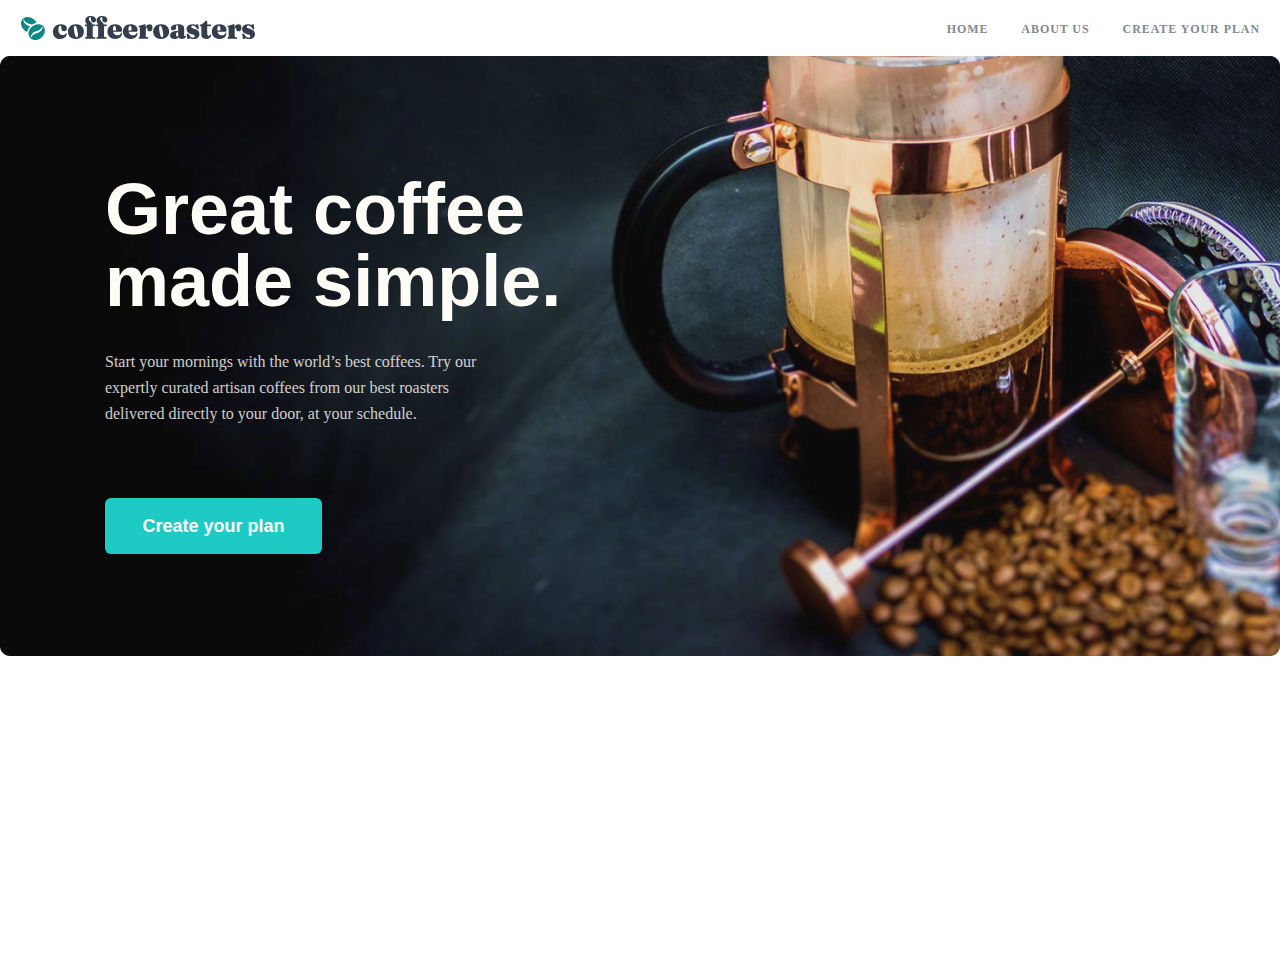
==== index.html @ 2fa7e98d "edit header" ====
<!DOCTYPE html>
<html lang="en">
<head>
 <meta charset="UTF-8">
 <meta http-equiv="X-UA-Compatible" content="IE=edge">
 <meta name="viewport" content="width=device-width, initial-scale=1.0">
 <link rel="stylesheet" href="https://cdnjs.cloudflare.com/ajax/libs/font-awesome/4.7.0/css/font-awesome.min.css">
 <link rel="stylesheet" href="./css/main.css">
 <title> Home responsive</title>
</head>
<body>
  <!-- SITE HEADER -->
  <header class="header">
    <h1 class="visually-hidden">COFFE</h1>
    <div class="container header__container">
        <a class="header__logo" href="#">
            <img src="./images/logo.svg" alt="coffe logo" width="236" height="26">
        </a>
        <!-- HERO NAV -->
        <nav class="nav">
            <div class="nav__hero">
                <ul class="nav__hero--list">
                    <li class="nav__item">
                        <a class="nav__link" href="#">
                            HOME
                        </a>
                    </li>

                    <li class="nav__item">
                        <a class="nav__link" href="about.html">
                            ABOUT US
                        </a>
                    </li>

                    <li class="nav__item">
                        <a class="nav__link" href="#">
                            Create your plan
                        </a>
                    </li>
                </ul>
            </div>
        </nav>
    </div>
</header>
<!-- site Header -->
<main class="main">
    <section class="great">
        <h1 class="visually-hidden">Great coffee made simple.</h1>
        <div class="container great__container">
            <div class="great__hero">
                <h2 class="great__heading">Great coffee
                    made simple.</h2>

                <p class="great__desc">Start your mornings with the world’s best coffees. Try our expertly curated artisan coffees from our best roasters delivered directly to your door, at your schedule.</p>

                <button class="button">Create your plan</button>
            </div>
        </div>
    </section>
</main>
</body>
</html>
---- css/main.css ----
/*! normalize.css v8.0.1 | MIT License | github.com/necolas/normalize.css */
/* Document
   ========================================================================== */
/**
 * 1. Correct the line height in all browsers.
 * 2. Prevent adjustments of font size after orientation changes in iOS.
 */
html {
  line-height: 1.15;
  /* 1 */
  -webkit-text-size-adjust: 100%;
  /* 2 */
}

/* Sections
   ========================================================================== */
/**
 * Remove the margin in all browsers.
 */
body {
  margin: 0;
}

/**
 * Render the `main` element consistently in IE.
 */
main {
  display: block;
}

/**
 * Correct the font size and margin on `h1` elements within `section` and
 * `article` contexts in Chrome, Firefox, and Safari.
 */
h1 {
  font-size: 2em;
  margin: 0.67em 0;
}

/* Grouping content
   ========================================================================== */
/**
 * 1. Add the correct box sizing in Firefox.
 * 2. Show the overflow in Edge and IE.
 */
hr {
  -webkit-box-sizing: content-box;
          box-sizing: content-box;
  /* 1 */
  height: 0;
  /* 1 */
  overflow: visible;
  /* 2 */
}

/**
 * 1. Correct the inheritance and scaling of font size in all browsers.
 * 2. Correct the odd `em` font sizing in all browsers.
 */
pre {
  font-family: monospace, monospace;
  /* 1 */
  font-size: 1em;
  /* 2 */
}

/* Text-level semantics
   ========================================================================== */
/**
 * Remove the gray background on active links in IE 10.
 */
a {
  background-color: transparent;
}

/**
 * 1. Remove the bottom border in Chrome 57-
 * 2. Add the correct text decoration in Chrome, Edge, IE, Opera, and Safari.
 */
abbr[title] {
  border-bottom: none;
  /* 1 */
  text-decoration: underline;
  /* 2 */
  -webkit-text-decoration: underline dotted;
          text-decoration: underline dotted;
  /* 2 */
}

/**
 * Add the correct font weight in Chrome, Edge, and Safari.
 */
b,
strong {
  font-weight: bolder;
}

/**
 * 1. Correct the inheritance and scaling of font size in all browsers.
 * 2. Correct the odd `em` font sizing in all browsers.
 */
code,
kbd,
samp {
  font-family: monospace, monospace;
  /* 1 */
  font-size: 1em;
  /* 2 */
}

/**
 * Add the correct font size in all browsers.
 */
small {
  font-size: 80%;
}

/**
 * Prevent `sub` and `sup` elements from affecting the line height in
 * all browsers.
 */
sub,
sup {
  font-size: 75%;
  line-height: 0;
  position: relative;
  vertical-align: baseline;
}

sub {
  bottom: -0.25em;
}

sup {
  top: -0.5em;
}

/* Embedded content
   ========================================================================== */
/**
 * Remove the border on images inside links in IE 10.
 */
img {
  border-style: none;
}

/* Forms
   ========================================================================== */
/**
 * 1. Change the font styles in all browsers.
 * 2. Remove the margin in Firefox and Safari.
 */
button,
input,
optgroup,
select,
textarea {
  font-family: inherit;
  /* 1 */
  font-size: 100%;
  /* 1 */
  line-height: 1.15;
  /* 1 */
  margin: 0;
  /* 2 */
}

/**
 * Show the overflow in IE.
 * 1. Show the overflow in Edge.
 */
button,
input {
  /* 1 */
  overflow: visible;
}

/**
 * Remove the inheritance of text transform in Edge, Firefox, and IE.
 * 1. Remove the inheritance of text transform in Firefox.
 */
button,
select {
  /* 1 */
  text-transform: none;
}

/**
 * Correct the inability to style clickable types in iOS and Safari.
 */
button,
[type="button"],
[type="reset"],
[type="submit"] {
  -webkit-appearance: button;
}

/**
 * Remove the inner border and padding in Firefox.
 */
button::-moz-focus-inner,
[type="button"]::-moz-focus-inner,
[type="reset"]::-moz-focus-inner,
[type="submit"]::-moz-focus-inner {
  border-style: none;
  padding: 0;
}

/**
 * Restore the focus styles unset by the previous rule.
 */
button:-moz-focusring,
[type="button"]:-moz-focusring,
[type="reset"]:-moz-focusring,
[type="submit"]:-moz-focusring {
  outline: 1px dotted ButtonText;
}

/**
 * Correct the padding in Firefox.
 */
fieldset {
  padding: 0.35em 0.75em 0.625em;
}

/**
 * 1. Correct the text wrapping in Edge and IE.
 * 2. Correct the color inheritance from `fieldset` elements in IE.
 * 3. Remove the padding so developers are not caught out when they zero out
 *    `fieldset` elements in all browsers.
 */
legend {
  -webkit-box-sizing: border-box;
          box-sizing: border-box;
  /* 1 */
  color: inherit;
  /* 2 */
  display: table;
  /* 1 */
  max-width: 100%;
  /* 1 */
  padding: 0;
  /* 3 */
  white-space: normal;
  /* 1 */
}

/**
 * Add the correct vertical alignment in Chrome, Firefox, and Opera.
 */
progress {
  vertical-align: baseline;
}

/**
 * Remove the default vertical scrollbar in IE 10+.
 */
textarea {
  overflow: auto;
}

/**
 * 1. Add the correct box sizing in IE 10.
 * 2. Remove the padding in IE 10.
 */
[type="checkbox"],
[type="radio"] {
  -webkit-box-sizing: border-box;
          box-sizing: border-box;
  /* 1 */
  padding: 0;
  /* 2 */
}

/**
 * Correct the cursor style of increment and decrement buttons in Chrome.
 */
[type="number"]::-webkit-inner-spin-button,
[type="number"]::-webkit-outer-spin-button {
  height: auto;
}

/**
 * 1. Correct the odd appearance in Chrome and Safari.
 * 2. Correct the outline style in Safari.
 */
[type="search"] {
  -webkit-appearance: textfield;
  /* 1 */
  outline-offset: -2px;
  /* 2 */
}

/**
 * Remove the inner padding in Chrome and Safari on macOS.
 */
[type="search"]::-webkit-search-decoration {
  -webkit-appearance: none;
}

/**
 * 1. Correct the inability to style clickable types in iOS and Safari.
 * 2. Change font properties to `inherit` in Safari.
 */
::-webkit-file-upload-button {
  -webkit-appearance: button;
  /* 1 */
  font: inherit;
  /* 2 */
}

/* Interactive
   ========================================================================== */
/*
 * Add the correct display in Edge, IE 10+, and Firefox.
 */
details {
  display: block;
}

/*
 * Add the correct display in all browsers.
 */
summary {
  display: list-item;
}

/* Misc
   ========================================================================== */
/**
 * Add the correct display in IE 10+.
 */
template {
  display: none;
}

/**
 * Add the correct display in IE 10.
 */
[hidden] {
  display: none;
}

html {
  height: 100%;
  scroll-behavior: smooth;
  -webkit-box-sizing: border-box;
          box-sizing: border-box;
}

*,
*::before,
*::after {
  -webkit-box-sizing: inherit;
          box-sizing: inherit;
}

body {
  display: -webkit-box;
  display: -ms-flexbox;
  display: flex;
  -webkit-box-orient: vertical;
  -webkit-box-direction: normal;
      -ms-flex-direction: column;
          flex-direction: column;
  height: 100%;
  font-family: "Arial", sans-serif;
  font-size: 16px;
  line-height: 1.5;
  margin-top: 56px;
}

img {
  max-width: 100%;
  height: auto;
  vertical-align: middle;
}

.visually-hidden {
  clip: rect(0 0 0 0);
  -webkit-clip-path: inset(50%);
          clip-path: inset(50%);
  height: 1px;
  overflow: hidden;
  position: absolute;
  white-space: nowrap;
  width: 1px;
}

.container {
  width: 100%;
  max-width: 1320px;
  margin: 0 auto;
  padding: 0 20px;
}

.button {
  position: absolute;
  width: 217px;
  height: 56px;
  left: 85px;
  bottom: 116px;
  border-radius: 6px;
  background-color: #1dcac4;
  font-family: Fraunces 9pt;
  font-style: normal;
  font-weight: 900;
  font-size: 18px;
  line-height: 25px;
  text-align: center;
  color: #FEFCF7;
  border: none;
}

.button:hover {
  background: #66D2CF;
  color: #fff;
}

/* HEADER CSS */
.header {
  position: fixed;
  background-color: #fff;
  top: 0;
  left: 0;
  width: 100%;
  z-index: 1;
  margin: 0;
  padding: 0;
}

.header__container {
  display: -webkit-box;
  display: -ms-flexbox;
  display: flex;
  -webkit-box-align: center;
      -ms-flex-align: center;
          align-items: center;
  -webkit-box-pack: justify;
      -ms-flex-pack: justify;
          justify-content: space-between;
}

.header__logo {
  text-decoration: none;
}

.header__logo:hover {
  color: #333D4B;
  opacity: 0.8;
}

.main {
  margin: 0;
}

.nav__hero {
  margin: 0;
  padding: 0;
}

.nav__hero--list {
  display: -webkit-box;
  display: -ms-flexbox;
  display: flex;
  list-style: none;
}

.nav__item + .nav__item {
  margin-left: 33px;
}

.nav__link {
  font-family: Barlow;
  font-style: normal;
  font-weight: bold;
  font-size: 12px;
  line-height: 15px;
  letter-spacing: 0.923077px;
  text-transform: uppercase;
  color: #83888F;
  text-decoration: none;
}

.nav__link:hover {
  color: #333D4B;
}

.nav__link:active {
  color: #212122;
}

.great__container {
  background-image: url(../images/Bitmapa.jpg);
  background-repeat: no-repeat;
  background-size: 100%;
  margin-left: auto;
  margin-right: auto;
}

.great__hero {
  position: relative;
  margin: 0;
  padding: 117px 630px 227px 85px;
}

.great__heading {
  margin: 0;
  padding: 0;
  font-family: Fraunces 9pt;
  font-style: normal;
  font-weight: 900;
  font-size: 72px;
  line-height: 72px;
  color: #FEFCF7;
}

.great__desc {
  margin-top: 32px;
  font-family: Barlow;
  font-style: normal;
  font-weight: normal;
  font-size: 16px;
  line-height: 26px;
  color: #FEFCF7;
  mix-blend-mode: normal;
  opacity: 0.8;
  max-width: 407px;
}
/*# sourceMappingURL=main.css.map */
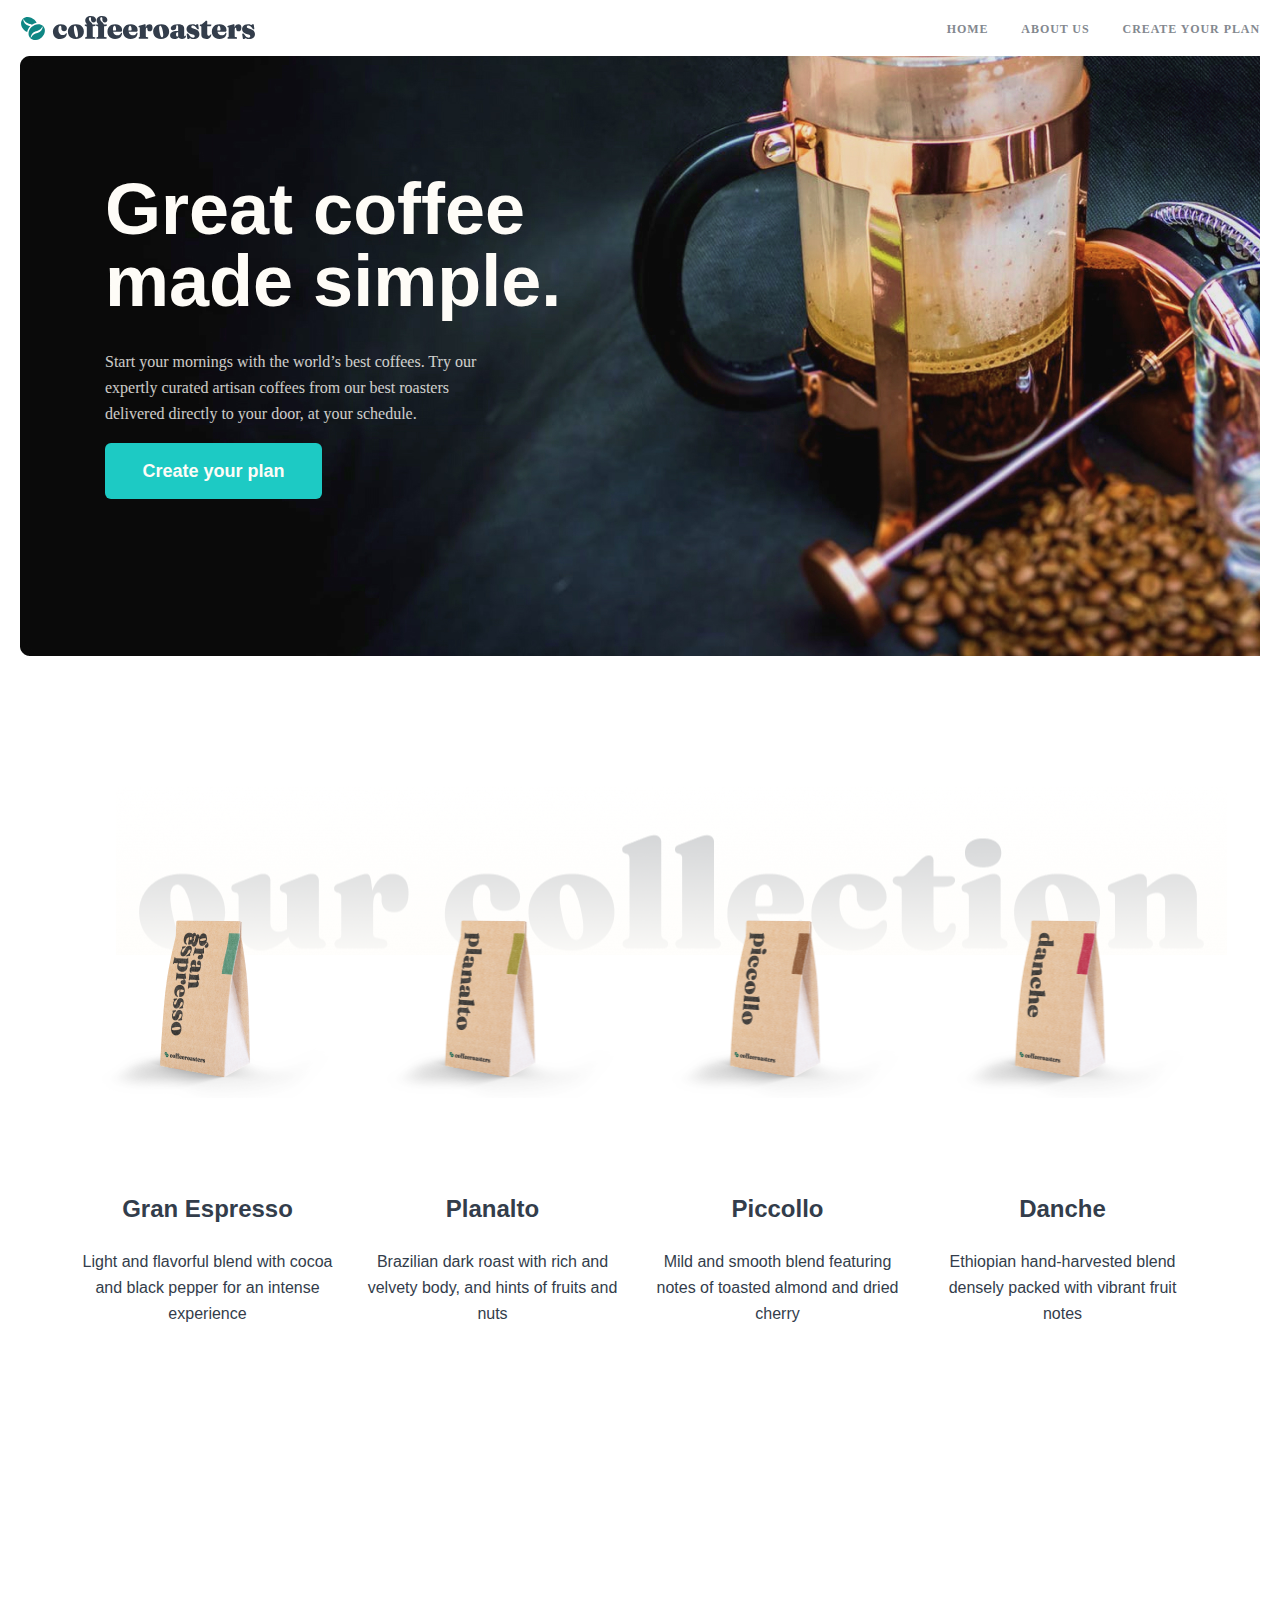
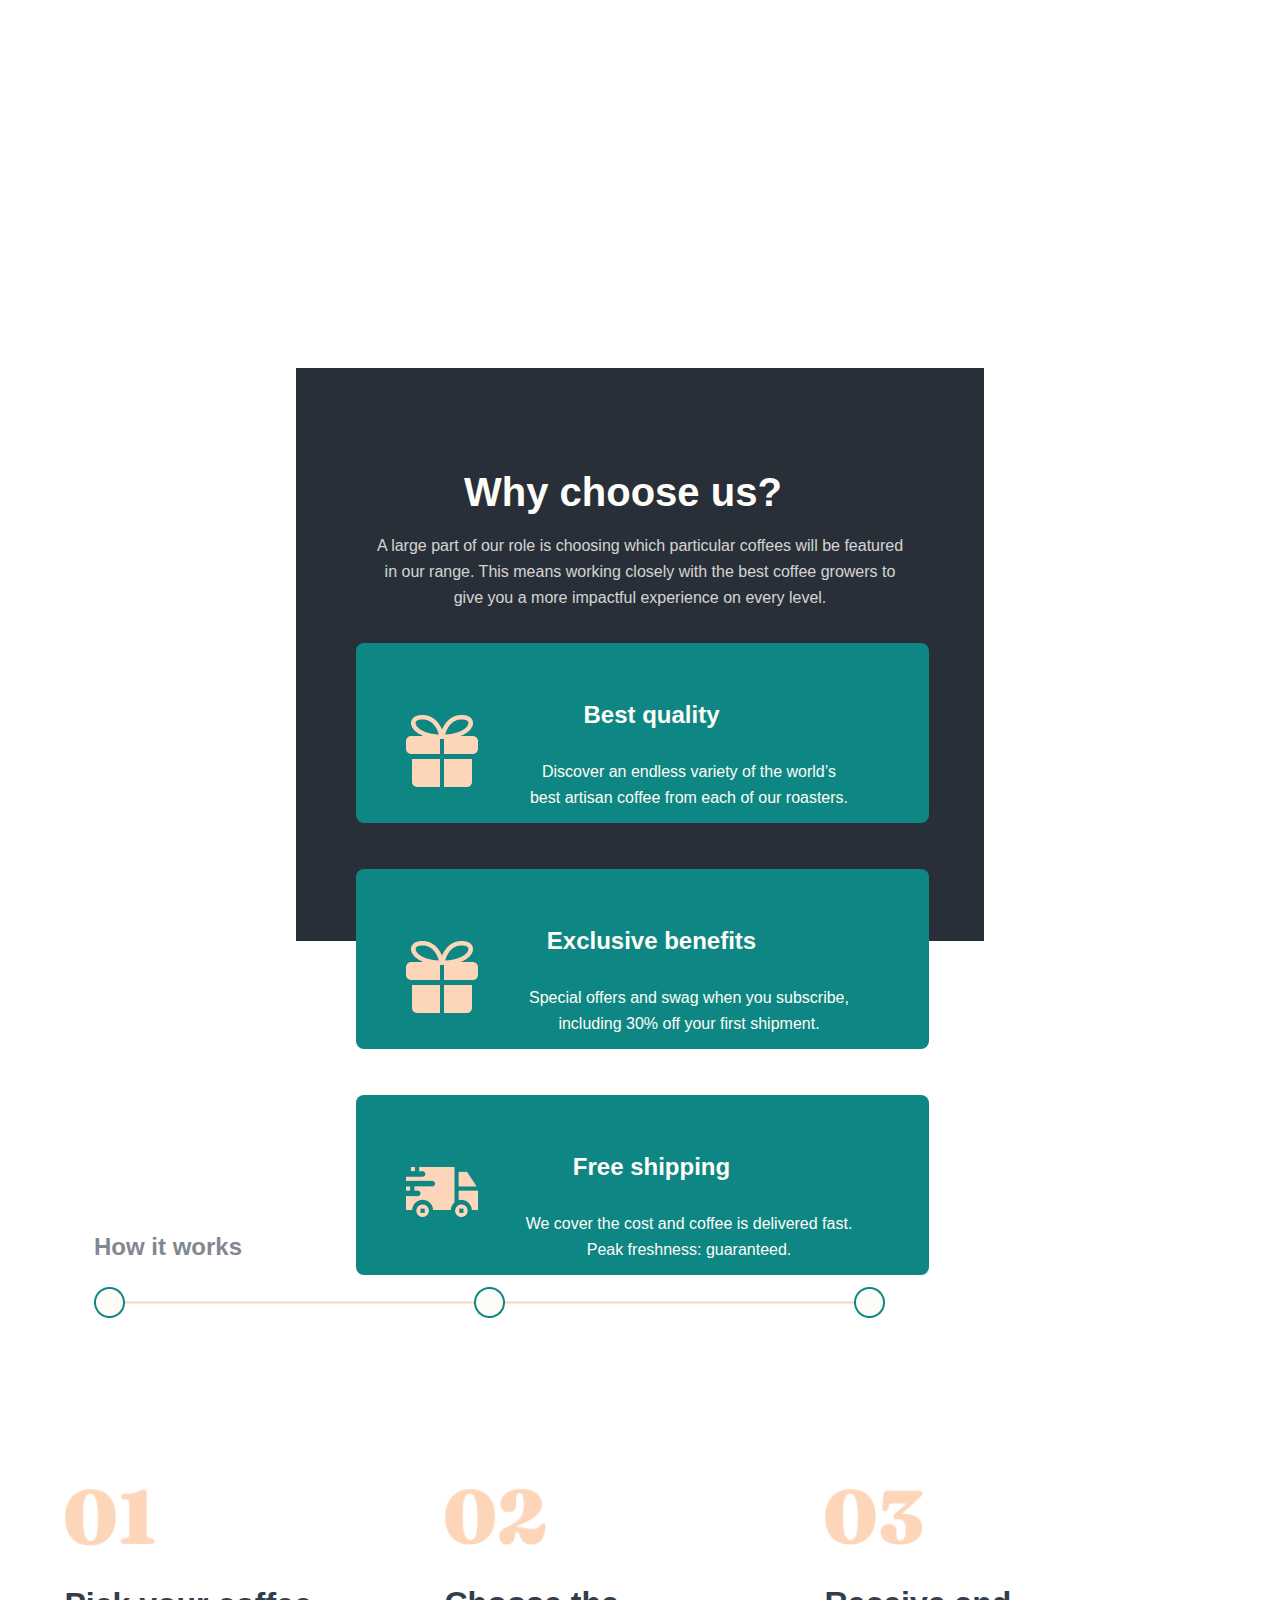
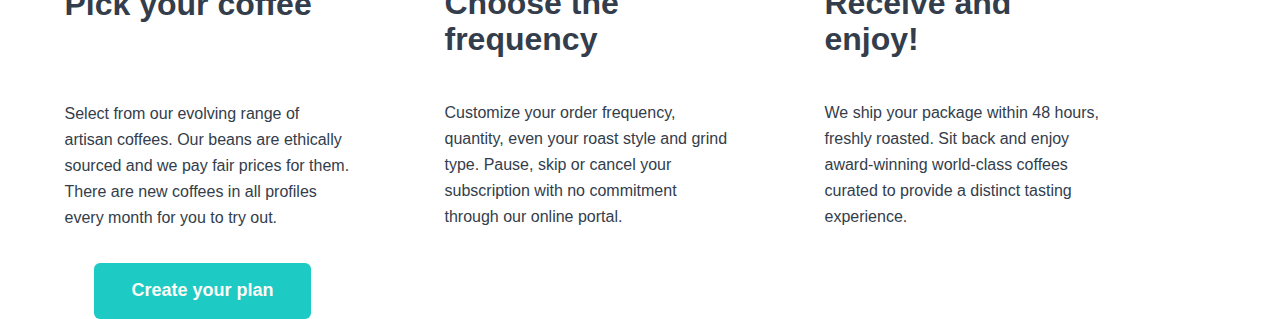
==== commit 1b36453c: "edit home" ====
--- a/index.html
+++ b/index.html
@@ -1,62 +1,190 @@
 <!DOCTYPE html>
 <html lang="en">
+
 <head>
- <meta charset="UTF-8">
- <meta http-equiv="X-UA-Compatible" content="IE=edge">
- <meta name="viewport" content="width=device-width, initial-scale=1.0">
- <link rel="stylesheet" href="https://cdnjs.cloudflare.com/ajax/libs/font-awesome/4.7.0/css/font-awesome.min.css">
- <link rel="stylesheet" href="./css/main.css">
- <title> Home responsive</title>
+    <meta charset="UTF-8">
+    <meta http-equiv="X-UA-Compatible" content="IE=edge">
+    <meta name="viewport" content="width=device-width, initial-scale=1.0">
+    <link rel="stylesheet" href="https://cdnjs.cloudflare.com/ajax/libs/font-awesome/4.7.0/css/font-awesome.min.css">
+    <link rel="stylesheet" href="./css/main.css">
+    <title> Home responsive</title>
 </head>
+
 <body>
-  <!-- SITE HEADER -->
-  <header class="header">
-    <h1 class="visually-hidden">COFFE</h1>
-    <div class="container header__container">
-        <a class="header__logo" href="#">
-            <img src="./images/logo.svg" alt="coffe logo" width="236" height="26">
-        </a>
-        <!-- HERO NAV -->
-        <nav class="nav">
-            <div class="nav__hero">
-                <ul class="nav__hero--list">
-                    <li class="nav__item">
-                        <a class="nav__link" href="#">
-                            HOME
-                        </a>
+    <!-- SITE HEADER -->
+    <header class="header">
+        <h1 class="visually-hidden">COFFE</h1>
+        <div class="container header__container">
+            <a class="header__logo" href="#">
+                <img src="./images/logo.svg" alt="coffe logo" width="236" height="26">
+            </a>
+            <!-- HERO NAV -->
+            <nav class="nav">
+                <div class="nav__hero">
+                    <ul class="nav__hero--list">
+                        <li class="nav__item">
+                            <a class="nav__link" href="#">
+                                HOME
+                            </a>
+                        </li>
+
+                        <li class="nav__item">
+                            <a class="nav__link" href="about.html">
+                                ABOUT US
+                            </a>
+                        </li>
+
+                        <li class="nav__item">
+                            <a class="nav__link" href="#">
+                                Create your plan
+                            </a>
+                        </li>
+                    </ul>
+                </div>
+            </nav>
+        </div>
+    </header>
+    <!-- site Header -->
+    <main class="main">
+        <section class="great">
+            <h1 class="visually-hidden">Great coffee made simple.</h1>
+            <div class="container great__container">
+                <div class="great-hero"></div>
+                <div class="great__hero">
+                    <h2 class="great__heading">Great coffee
+                        made simple.</h2>
+
+                    <p class="great__desc">Start your mornings with the world’s best coffees. Try our expertly curated
+                        artisan coffees from our best roasters delivered directly to your door, at your schedule.</p>
+                    <button class="button">Create your plan</button>
+                </div>
+            </div>
+        </section>
+
+        <section class="collection">
+            <h1 class="visually-hidden">OUR collection__our</h1>
+            <div class="container collection__container">
+                <div class="collection__hero"></div>
+                <div class="collection__our">
+                    <ul class="collection__list">
+                        <li class="collection__item">
+                            <img class="collection__img" src="/images/kopi1.png" alt="img" width="255" height="193">
+                            <div class="collection__title">
+                                <p class="collection__paragraph">Gran Espresso</p>
+                                <p class="collection__desc">Light and flavorful blend with cocoa and black pepper for an
+                                    intense experience</p>
+                            </div>
+                        </li>
+                        <li class="collection__item">
+                            <img class="collection__img" src="/images/kopi2.png" alt="img" width="255" height="193">
+                            <div class="collection__title">
+                                <p class="collection__paragraph">Planalto</p>
+                                <p class="collection__desc">Brazilian dark roast with rich and velvety body, and hints
+                                    of fruits and nuts</p>
+                            </div>
+
+                        </li>
+                        <li class="collection__item">
+                            <img class="collection__img" src="/images/kopi3.png" alt="img" width="255" height="193">
+                            <div class="collection__title">
+                                <p class="collection__paragraph">Piccollo</p>
+                                <p class="collection__desc">Mild and smooth blend featuring notes of toasted almond and
+                                    dried cherry</p>
+                            </div>
+                        </li>
+                        <li class="collection__item">
+                            <img class="collection__img" src="/images/kopi4.png" alt="img" width="255" height="193">
+                            <div class="collection__title">
+                                <p class="collection__paragraph">Danche</p>
+                                <p class="collection__desc">Ethiopian hand-harvested blend densely packed with vibrant
+                                    fruit notes</p>
+                            </div>
+                        </li>
+                    </ul>
+                </div>
+            </div>
+        </section>
+        <!-- SITE CHOOSE -->
+        <section class="choose">
+            <div class="container choose__container">
+                <div class="choose__us">
+                    <h2 class="choose__heading">Why choose us?</h2>
+                    <p class="choose__paragraph">A large part of our role is choosing which particular coffees will be
+                        featured
+                        in our range. This means working closely with the best coffee growers to give
+                        you a more impactful experience on every level.</p>
+                </div>
+
+                <ul class="choose__list">
+                    <li class="choose__item itm">
+                        <div class="choose__box">
+                            <span class="choose__span">Best quality</span>
+                            <p class="choose__desc">Discover an endless variety of the world’s best artisan coffee from
+                                each of our roasters.</p>
+                        </div>
                     </li>
 
-                    <li class="nav__item">
-                        <a class="nav__link" href="about.html">
-                            ABOUT US
-                        </a>
+
+                    <li class="choose__item">
+                        <div class="choose__box">
+                            <span class="choose__span">Exclusive benefits</span>
+                            <p class="choose__desc">Special offers and swag when you subscribe, including 30% off your
+                                first shipment.</p>
+                        </div>
+
+
                     </li>
 
-                    <li class="nav__item">
-                        <a class="nav__link" href="#">
-                            Create your plan
-                        </a>
+                    <li class="choose__item choose__etim">
+                        <div class="choose__box">
+                            <span class="choose__span">Free shipping</span>
+                            <p class="choose__desc">We cover the cost and coffee is delivered fast. Peak freshness:
+                                guaranteed.</p>
+                        </div>
                     </li>
+
                 </ul>
             </div>
-        </nav>
-    </div>
-</header>
-<!-- site Header -->
-<main class="main">
-    <section class="great">
-        <h1 class="visually-hidden">Great coffee made simple.</h1>
-        <div class="container great__container">
-            <div class="great__hero">
-                <h2 class="great__heading">Great coffee
-                    made simple.</h2>
+        </section>
+        <!-- SITE CHOOSE -->
+         <!-- SITE WORKS -->
+         <section class="works">
+            <div class="container">
+                <div class="works__top">
+                    <p class="works__descc">How it works</p>
+                    <img class="works__imgg" src="./images/Group-31.png" alt="img" width="791" height="31">
 
-                <p class="great__desc">Start your mornings with the world’s best coffees. Try our expertly curated artisan coffees from our best roasters delivered directly to your door, at your schedule.</p>
+                    <ul class="works__list">
+                        <li class="works__item">
+                            <img class="works__img" src="./images/01.png" alt="img" width="90" height="72">
+                            <h3 class="works__heading">Pick your
+                                coffee</h3>
+                            <p class="works__desc">Select from our evolving range of artisan coffees. Our
+                                beans are ethically sourced and we pay fair prices for them. There are new coffees in
+                                all profiles every month for you to try out.</p>
+                        </li>
+                        <li class="works__item">
+                            <img class="works__img" src="./images/02.png" alt="img" width="101"
+                                height="72">
+                            <h3 class="works__heading">Choose the frequency</h3>
+                            <p class="works__desc">Customize your order frequency, quantity, even your
+                                roast style and grind type. Pause, skip or cancel your subscription with no commitment
+                                through our online portal.</p>
+                        </li>
+                        <li class="works__item">
+                            <img class="works__img" src="./images/03.png" alt="img" width="98" height="72">
+                            <h3 class="works__heading">Receive and enjoy!</h3>
+                            <p class="works__desc">We ship your package within 48 hours, freshly roasted.
+                                Sit back and enjoy award-winning world-class coffees curated to provide a distinct
+                                tasting experience.</p>
+                        </li>
+                    </ul>
+                    <button class="button btn">Create your plan</button>
+                </div>
+            </div>
+        </section>
+<!-- SITE WORKS -->
+    </main>
+</body>
 
-                <button class="button">Create your plan</button>
-            </div>
-        </div>
-    </section>
-</main>
-</body>
 </html>--- a/css/main.css
+++ b/css/main.css
@@ -395,14 +395,10 @@
 }
 
 .button {
-  position: absolute;
   width: 217px;
   height: 56px;
-  left: 85px;
-  bottom: 116px;
   border-radius: 6px;
   background-color: #1dcac4;
-  font-family: Fraunces 9pt;
   font-style: normal;
   font-weight: 900;
   font-size: 18px;
@@ -450,6 +446,13 @@
   opacity: 0.8;
 }
 
+@media only screen and (max-width: 689px) {
+  .header {
+    margin: 0;
+    padding: 0;
+  }
+}
+
 .main {
   margin: 0;
 }
@@ -490,18 +493,19 @@
   color: #212122;
 }
 
-.great__container {
+.great__hero {
   background-image: url(../images/Bitmapa.jpg);
   background-repeat: no-repeat;
-  background-size: 100%;
-  margin-left: auto;
-  margin-right: auto;
+  max-width: 1280px;
+  min-height: 600px;
 }
 
 .great__hero {
   position: relative;
   margin: 0;
-  padding: 117px 630px 227px 85px;
+  max-height: 367px;
+  padding-top: 117px;
+  padding-left: 85px;
 }
 
 .great__heading {
@@ -513,6 +517,7 @@
   font-size: 72px;
   line-height: 72px;
   color: #FEFCF7;
+  max-width: 525px;
 }
 
 .great__desc {
@@ -527,4 +532,550 @@
   opacity: 0.8;
   max-width: 407px;
 }
+
+@media only screen and (max-width: 1270px) {
+  .great {
+    padding: 20px 0;
+  }
+  .great__hero {
+    background-image: url(../images/bitmapbg.jpg);
+    border-radius: 5px;
+  }
+}
+
+@media only screen and (max-width: 649px) {
+  .great {
+    padding: 18px 0;
+  }
+  .great__hero {
+    background-image: url(../images/Bitmap11bg.jpg);
+    width: 622px;
+    height: 500px;
+  }
+  .great__heading {
+    min-width: 260px;
+  }
+  .great__desc {
+    max-width: 294px;
+  }
+}
+
+.collection {
+  padding-top: 130px;
+}
+
+.collection__hero {
+  background-image: url(/images/Group.png);
+  background-repeat: no-repeat;
+  background-position: 96px;
+  max-width: 200%;
+  min-height: 169px;
+}
+
+.collection__our {
+  position: relative;
+}
+
+.collection__list {
+  margin: 0;
+  padding: 0;
+  display: -webkit-box;
+  display: -ms-flexbox;
+  display: flex;
+  -webkit-box-align: center;
+      -ms-flex-align: center;
+          align-items: center;
+  position: absolute;
+  top: -50px;
+  left: 30px;
+  text-align: center;
+  margin: 0;
+  padding: 0;
+  list-style: none;
+}
+
+.collection__item {
+  margin-left: 30px;
+}
+
+.collection__img {
+  margin-bottom: 71px;
+}
+
+.collection__paragraph {
+  font-weight: 900;
+  font-size: 24px;
+  line-height: 32px;
+  color: #333D4B;
+}
+
+.collection__desc {
+  font-size: 16px;
+  line-height: 26px;
+  text-align: center;
+  color: #333D4B;
+  max-width: 255px;
+}
+
+@media only screen and (max-width: 985px) {
+  .collection__list {
+    display: -webkit-box;
+    display: -ms-flexbox;
+    display: flex;
+    -webkit-box-orient: vertical;
+    -webkit-box-direction: normal;
+        -ms-flex-direction: column;
+            flex-direction: column;
+  }
+  .collection__item {
+    display: -webkit-box;
+    display: -ms-flexbox;
+    display: flex;
+    -webkit-box-orient: horizontal;
+    -webkit-box-direction: normal;
+        -ms-flex-direction: row;
+            flex-direction: row;
+  }
+  .collection__paragraph {
+    margin-right: 30px;
+  }
+  .collection__desc {
+    max-width: 300px;
+  }
+}
+
+@media only screen and (max-width: 649px) {
+  .collection__list {
+    display: -webkit-box;
+    display: -ms-flexbox;
+    display: flex;
+    -webkit-box-orient: vertical;
+    -webkit-box-direction: normal;
+        -ms-flex-direction: column;
+            flex-direction: column;
+  }
+  .collection__item {
+    display: inline-block;
+  }
+}
+
+/* CHOOSE CSS */
+.choose {
+  padding-top: 200px;
+}
+
+.choose__container {
+  background-color: #282F38;
+  margin-top: 288px;
+  width: 1280px;
+  height: 577px;
+}
+
+.choose__us {
+  margin: 0;
+  padding: 0;
+}
+
+.choose__heading {
+  width: 352px;
+  height: 48px;
+  font-style: normal;
+  font-weight: 900;
+  font-size: 40px;
+  line-height: 48px;
+  color: #FEFCF7;
+  padding-top: 100px;
+  margin-left: auto;
+  margin-right: auto;
+}
+
+.choose__paragraph {
+  width: 540px;
+  height: 80px;
+  font-style: normal;
+  font-weight: normal;
+  font-size: 16px;
+  line-height: 26px;
+  text-align: center;
+  color: #FEFCF7;
+  mix-blend-mode: normal;
+  opacity: 0.8;
+  padding-top: 32px;
+  margin-left: auto;
+  margin-right: auto;
+}
+
+.choose__list {
+  display: -webkit-box;
+  display: -ms-flexbox;
+  display: flex;
+  -webkit-box-align: center;
+  -ms-flex-align: center;
+  align-items: center;
+  -webkit-box-pack: center;
+  -ms-flex-pack: center;
+  justify-content: center;
+  list-style: none;
+}
+
+.choose__item {
+  width: 350px;
+  height: 382px;
+  background: #0E8784;
+  border-radius: 8px;
+  margin-left: auto;
+  margin-right: 42px;
+  margin-top: 86px;
+}
+
+.choose__itm::before {
+  content: '';
+  display: block;
+  background-image: url("../images/coffee-bean.png");
+  background-repeat: no-repeat;
+  width: 72px;
+  height: 72px;
+  margin-top: 72px;
+  margin-left: 140px;
+}
+
+.choose__item::before {
+  content: '';
+  display: block;
+  background-image: url("../images/Combined-Shape.png");
+  background-repeat: no-repeat;
+  width: 72px;
+  height: 72px;
+  margin-top: 72px;
+  margin-left: 140px;
+}
+
+.choose__etim::before {
+  content: '';
+  display: block;
+  background-image: url("../images/Combined-Shape1.png");
+  background-repeat: no-repeat;
+  width: 72px;
+  height: 72px;
+  margin-top: 72px;
+  margin-left: 140px;
+}
+
+.choose__span {
+  display: -webkit-box;
+  display: -ms-flexbox;
+  display: flex;
+  -webkit-box-pack: center;
+  -ms-flex-pack: center;
+  justify-content: center;
+  width: 300px;
+  height: 32px;
+  position: relative;
+  bottom: 164px;
+  left: 0;
+  font-style: normal;
+  font-weight: 900;
+  font-size: 24px;
+  line-height: 32px;
+  color: #FEFCF7;
+  padding-left: 47px;
+  margin-top: 220px;
+}
+
+.choose__desc {
+  position: relative;
+  bottom: 152px;
+  width: 300px;
+  height: 78px;
+  font-style: normal;
+  font-weight: normal;
+  font-size: 16px;
+  text-align: center;
+  line-height: 26px;
+  color: #FEFCF7;
+  padding-left: 47px;
+}
+
+@media only screen and (max-width: 1290px) {
+  .choose {
+    margin-top: 525px;
+  }
+  .choose__container {
+    width: 688px;
+    height: 573px;
+  }
+  .choose__us {
+    margin: 0;
+    padding: 0;
+  }
+  .choose__list {
+    display: -webkit-box;
+    display: -ms-flexbox;
+    display: flex;
+    -webkit-box-orient: vertical;
+    -webkit-box-direction: normal;
+        -ms-flex-direction: column;
+            flex-direction: column;
+  }
+  .choose__item {
+    display: -webkit-box;
+    display: -ms-flexbox;
+    display: flex;
+    width: 573px;
+    max-height: 180px;
+    margin-right: 158px;
+    margin-top: 46px;
+  }
+  .choose__desc {
+    width: 375px;
+    height: 50px;
+  }
+  .choose__item::before {
+    margin-left: 50px;
+  }
+}
+
+@media only screen and (max-width: 649px) {
+  .choose {
+    margin-top: 1167px;
+  }
+  .choose__container {
+    width: 327px;
+    height: 902px;
+  }
+  .choose__heading {
+    width: 279px;
+    height: 28px;
+    font-size: 28px;
+    line-height: 28px;
+    text-align: center;
+  }
+  .choose__paragraph {
+    width: 279px;
+    height: 12px;
+    font-size: 15px;
+    line-height: 25px;
+    text-align: center;
+  }
+  .choose__list {
+    display: -webkit-box;
+    display: -ms-flexbox;
+    display: flex;
+    -webkit-box-orient: vertical;
+    -webkit-box-direction: normal;
+        -ms-flex-direction: column;
+            flex-direction: column;
+  }
+  .choose__item {
+    display: -webkit-box;
+    display: -ms-flexbox;
+    display: flex;
+    width: 279px;
+    max-height: 382px;
+    margin-top: 164px;
+    margin-left: 115px;
+    margin-top: 150px;
+  }
+  .choose__span {
+    font-size: 24px;
+    line-height: 32px;
+    text-align: center;
+    margin-top: 353px;
+    margin-left: -71px;
+  }
+  .choose__desc {
+    margin-left: -36px;
+    width: 212px;
+    height: 75px;
+    font-size: 15px;
+    line-height: 25px;
+    text-align: center;
+  }
+  .choose__item::before {
+    margin-right: -72px;
+    margin-left: 40px;
+  }
+}
+
+/* SITE WORKS CSS */
+.works__top {
+  margin: 0;
+  padding: 0;
+  margin-top: 290px;
+  margin-left: 74px;
+}
+
+.works__descc {
+  width: 255px;
+  height: 32px;
+  font-style: normal;
+  font-weight: 900;
+  font-size: 24px;
+  line-height: 32px;
+  color: #83888F;
+}
+
+.works__hero {
+  background-color: #293039;
+  margin-left: 0;
+  padding-left: 74px;
+  padding-bottom: 99px;
+  border-radius: 5px;
+}
+
+.works__img {
+  margin-top: 104px;
+}
+
+.works__list {
+  display: -webkit-box;
+  display: -ms-flexbox;
+  display: flex;
+  -webkit-box-pack: center;
+  -ms-flex-pack: center;
+  justify-content: center;
+  -webkit-box-align: center;
+  -ms-flex-align: center;
+  align-items: center;
+  list-style: none;
+  margin-right: 315px;
+  margin-top: 67px;
+}
+
+.works__item {
+  padding-left: 95px;
+}
+
+.works__heading {
+  width: 283px;
+  height: 73px;
+  font-style: normal;
+  font-weight: 900;
+  font-size: 32px;
+  line-height: 36px;
+  color: #333D4B;
+  padding: 0;
+  margin-top: 40px;
+}
+
+.works__title {
+  color: #fff;
+}
+
+.works__desc {
+  width: 285px;
+  height: 130px;
+  font-style: normal;
+  font-weight: normal;
+  font-size: 16px;
+  line-height: 26px;
+  color: #333D4B;
+  margin-top: 42px;
+}
+
+.works__paragraph {
+  color: #FEFCF7;
+}
+
+@media only screen and (max-width: 1206px) {
+  .works {
+    padding-top: 144px;
+  }
+  .works__descc {
+    font-size: 24px;
+    line-height: 32px;
+  }
+  .works__list {
+    display: -webkit-box;
+    display: -ms-flexbox;
+    display: flex;
+  }
+  .works__item {
+    max-width: 223px;
+    max-height: 371px;
+  }
+  .works__imgg {
+    width: 497px;
+    height: 21px;
+  }
+  .works__heading {
+    max-width: 223px;
+    height: 65px;
+    font-size: 28px;
+    line-height: 32px;
+  }
+  .works__desc {
+    max-width: 223px;
+    height: 154px;
+    font-size: 15px;
+    line-height: 25px;
+  }
+}
+
+@media only screen and (max-width: 1206px) {
+  .btn {
+    margin-top: 144px;
+    margin-left: 6px;
+    font-size: 18px;
+    line-height: 25px;
+  }
+}
+
+@media only screen and (max-width: 745px) {
+  .works__descc {
+    max-width: 327px;
+    max-height: 32px;
+    font-size: 24px;
+    line-height: 32px;
+    text-align: center;
+  }
+  .works__list {
+    display: -webkit-box;
+    display: -ms-flexbox;
+    display: flex;
+    -webkit-box-orient: vertical;
+    -webkit-box-direction: normal;
+        -ms-flex-direction: column;
+            flex-direction: column;
+  }
+  .works__item {
+    max-width: 327px;
+    max-height: 253px;
+  }
+  .works__img {
+    font-size: 72px;
+    line-height: 72px;
+    text-align: center;
+  }
+  .works__heading {
+    font-size: 28px;
+    line-height: 32px;
+    text-align: center;
+  }
+  .works__desc {
+    font-size: 15px;
+    line-height: 25px;
+    text-align: center;
+  }
+}
+
+@media only screen and (max-width: 745px) {
+  .btn {
+    margin-top: 198px;
+    text-align: center;
+    max-width: 217px;
+    max-height: 56px;
+    font-size: 18px;
+    line-height: 25px;
+  }
+}
+
+@media only screen and (max-width: 649px) {
+  .works {
+    padding-top: 770px;
+  }
+  .works__item + .works__item {
+    margin-top: 181px;
+  }
+}
 /*# sourceMappingURL=main.css.map */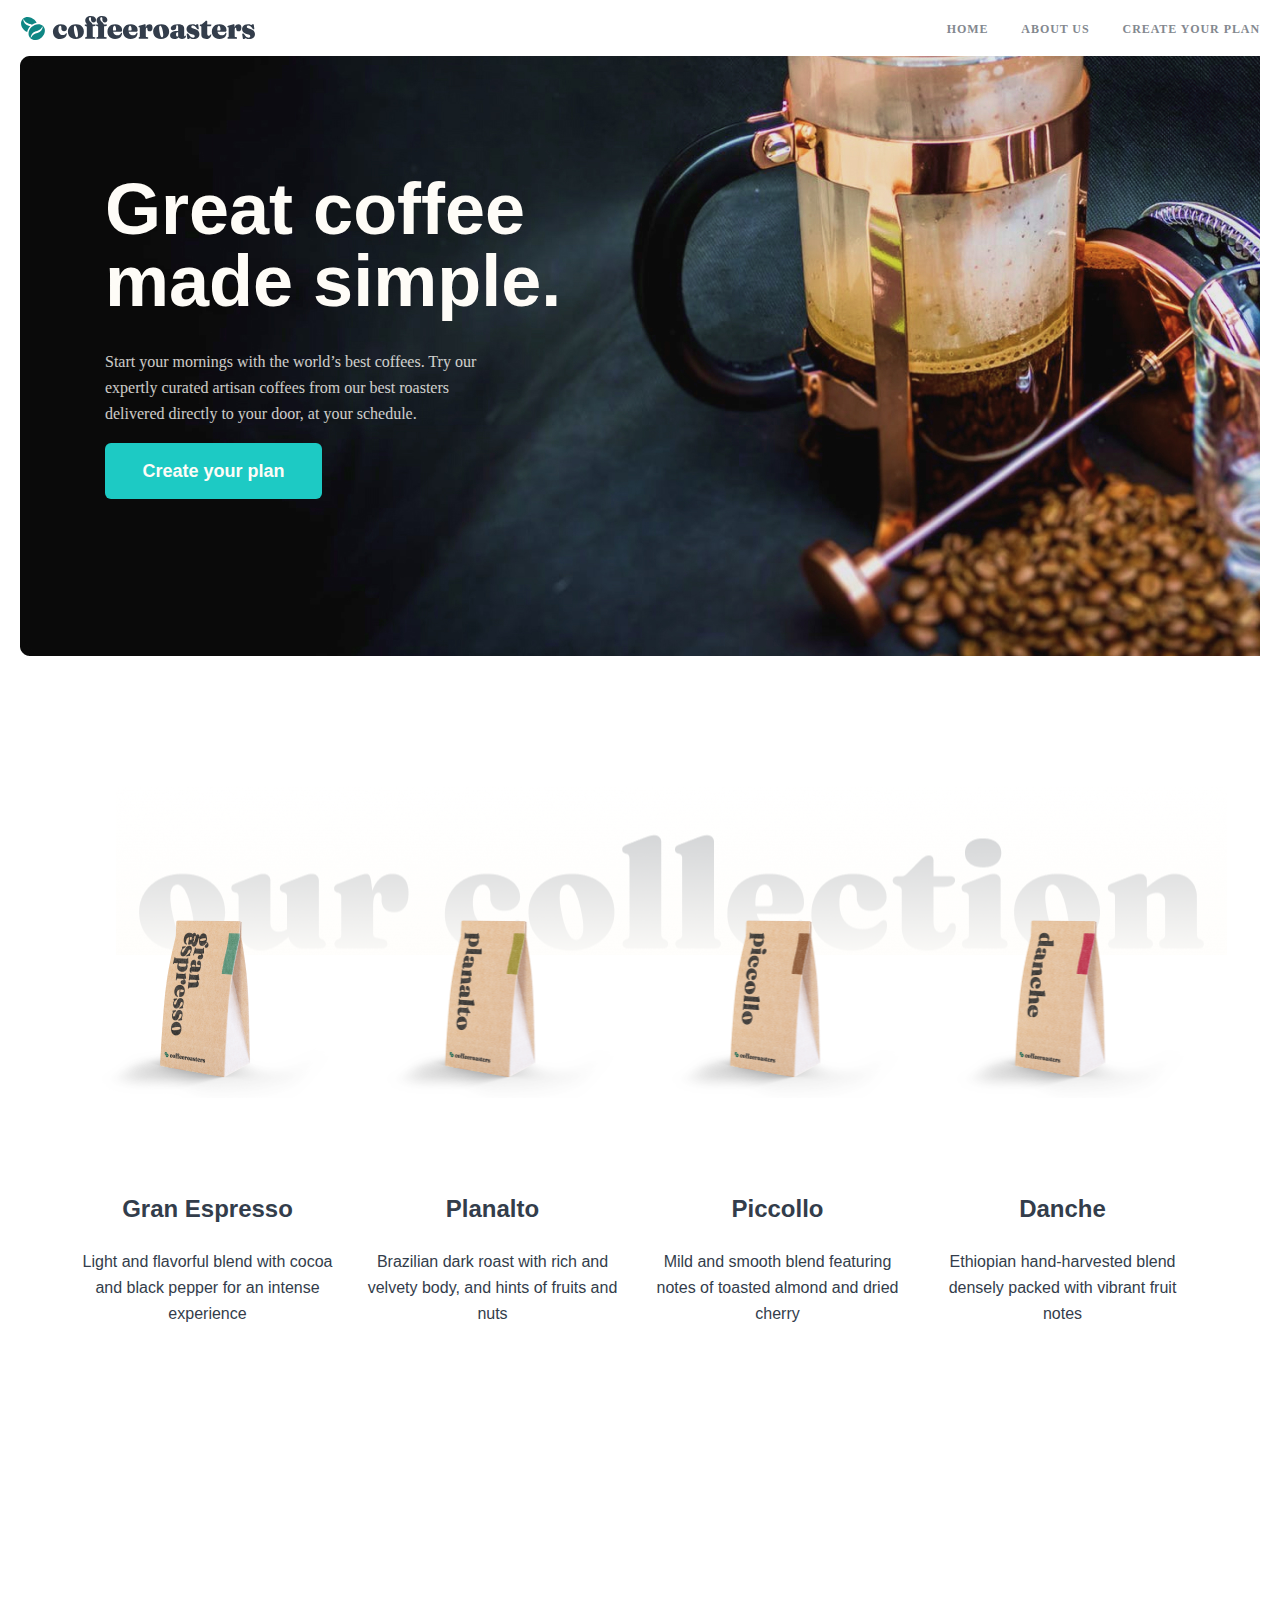
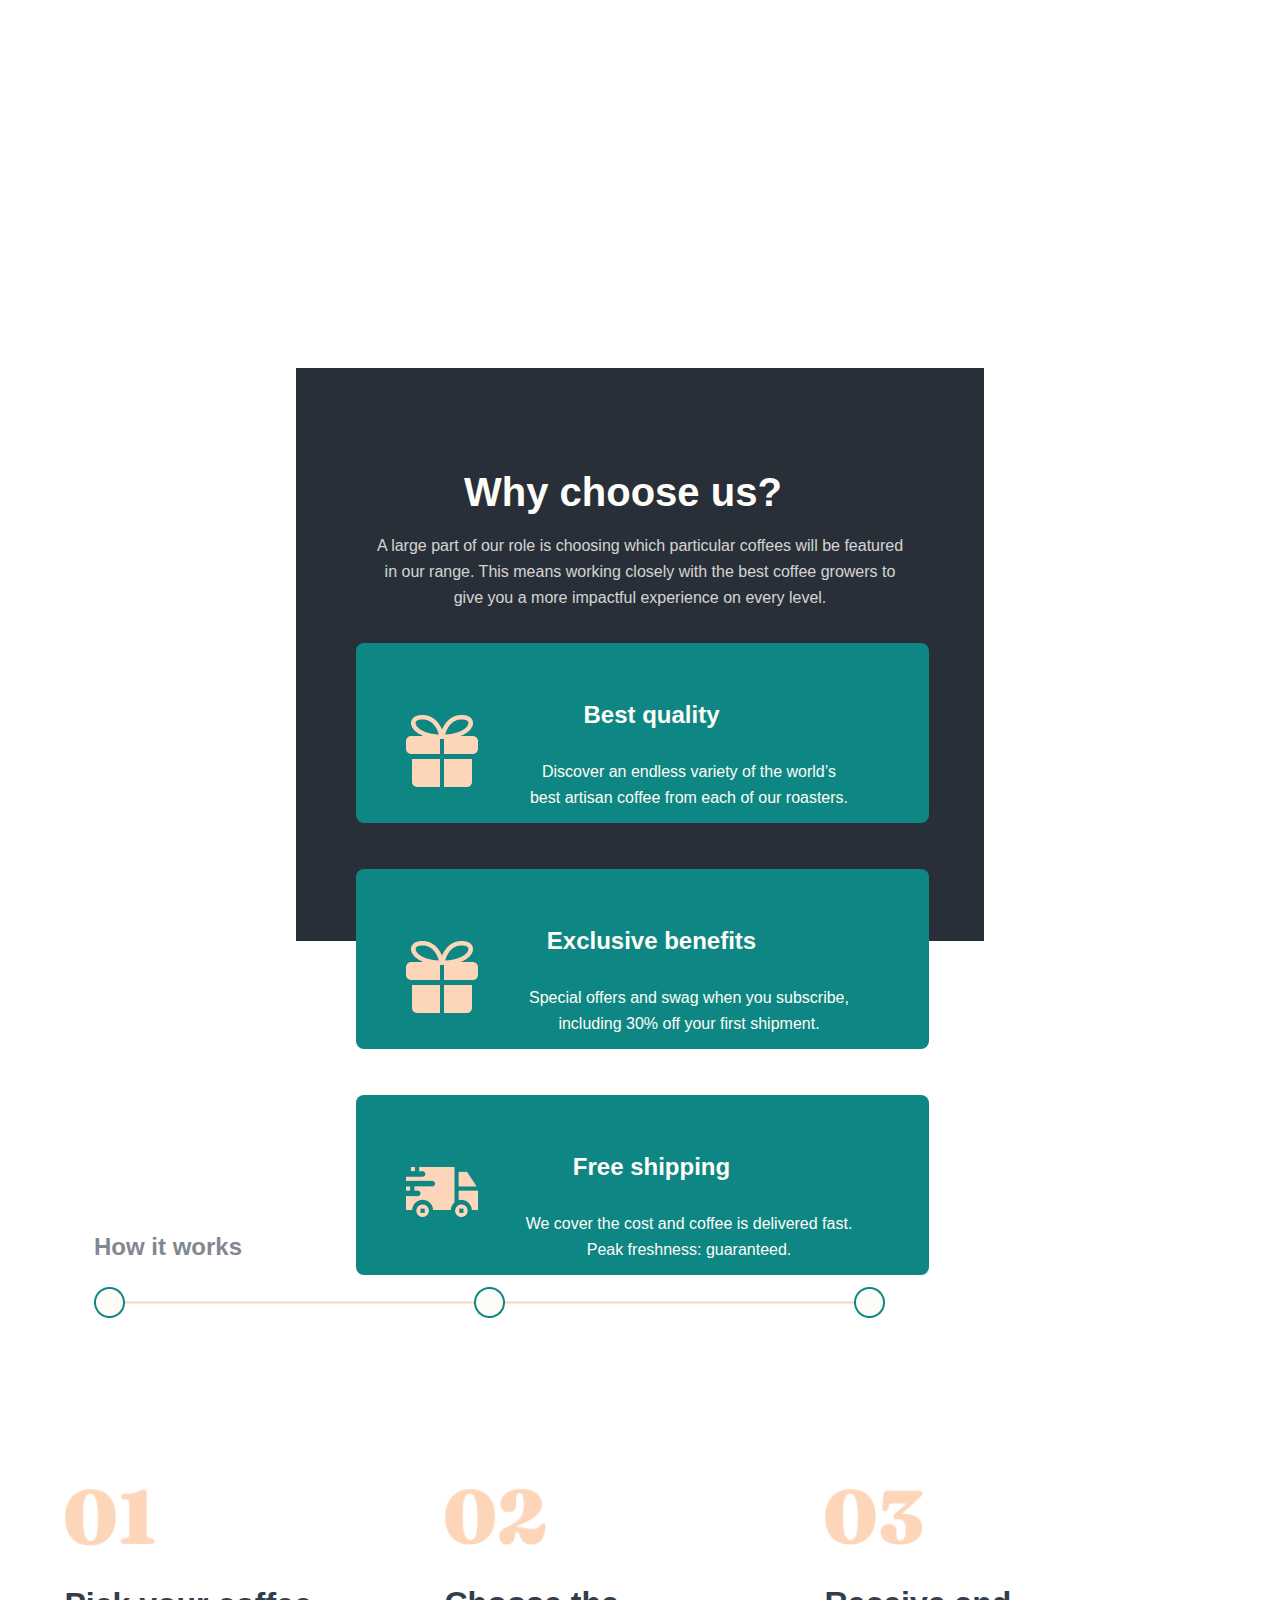
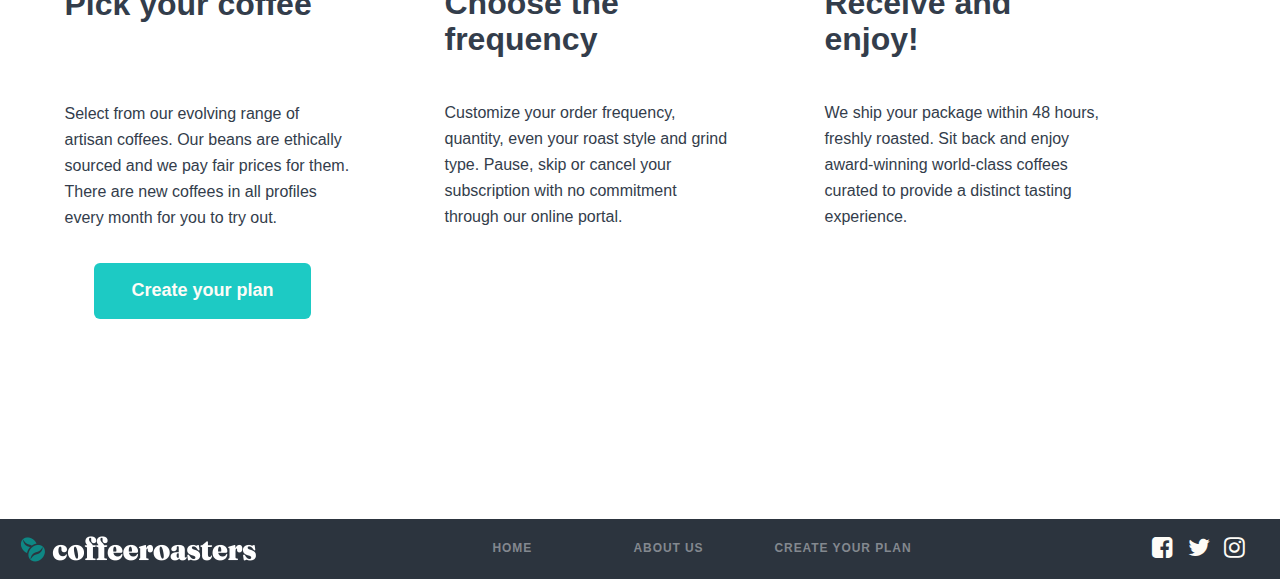
==== commit 93e31a3d: "edit responsive" ====
--- a/index.html
+++ b/index.html
@@ -42,6 +42,7 @@
                     </ul>
                 </div>
             </nav>
+            <button class="header__hamburger">&#9776;</button>
         </div>
     </header>
     <!-- site Header -->
@@ -185,6 +186,45 @@
         </section>
 <!-- SITE WORKS -->
     </main>
+
+    <!-- SITE FOOTER -->
+    <footer class="footer">
+        <div class="container">
+            <div class="footer__bottom">
+                <a class="footer__link" href="#">
+                    <img src="./images/Group-5.png" alt="logo img" width="236" height="26">
+                </a>
+                <ul class="footer__list">
+                    <li class="footer__item">
+                        <a href="#">HOME</a>
+                    </li>
+
+                    <li class="footer__item">
+                        <a href="#">ABOUT US</a>
+                    </li>
+
+                    <li class="footer__item">
+                        <a href="#">Create your plan</a>
+                    </li>
+                </ul>
+
+                <ul class="footer__lists">
+                    <li class="footer__itemm">
+                        <a href="#"><i class="fa fa-facebook-square"></i></a>
+                    </li>
+
+                    <li class="footer__itemm">
+                        <a href="#"><i class="fa fa-twitter"></i></a>
+                    </li>
+
+                    <li class="footer__itemm">
+                        <a href="#"><i class="fa fa-instagram"></i></a>
+                    </li>
+                </ul>
+            </div>
+        </div>
+    </footer>
+<!-- SITE FOOTER -->
 </body>
 
 </html>--- a/css/main.css
+++ b/css/main.css
@@ -439,6 +439,8 @@
 
 .header__logo {
   text-decoration: none;
+  -ms-flex-negative: 0;
+      flex-shrink: 0;
 }
 
 .header__logo:hover {
@@ -446,15 +448,49 @@
   opacity: 0.8;
 }
 
-@media only screen and (max-width: 689px) {
+.header__hamburger {
+  display: none;
+  background-color: transparent;
+  border: none;
+  font-size: 30px;
+}
+
+@media only screen and (max-width: 724px) {
   .header {
-    margin: 0;
-    padding: 0;
+    position: relative;
+    padding: 20px 0px;
+  }
+  .header__hamburger {
+    display: inline-block;
+  }
+  .header .header--open .nav {
+    display: -webkit-box;
+    display: -ms-flexbox;
+    display: flex;
+    -webkit-box-orient: vertical;
+    -webkit-box-direction: normal;
+        -ms-flex-direction: column;
+            flex-direction: column;
+    width: 100%;
+    position: absolute;
+    top: 100%;
+    left: 0;
+    background-color: wheat;
+  }
+  .header--open .nav__list {
+    -webkit-box-orient: vertical;
+    -webkit-box-direction: normal;
+        -ms-flex-direction: column;
+            flex-direction: column;
   }
 }
 
 .main {
   margin: 0;
+}
+
+.nav {
+  white-space: nowrap;
 }
 
 .nav__hero {
@@ -491,6 +527,12 @@
 
 .nav__link:active {
   color: #212122;
+}
+
+@media only screen and (max-width: 724px) {
+  .nav {
+    display: none;
+  }
 }
 
 .great__hero {
@@ -615,6 +657,15 @@
   text-align: center;
   color: #333D4B;
   max-width: 255px;
+}
+
+@media only screen and (max-width: 1233px) {
+  .collection__hero {
+    background-image: url(../images/Groupplan.png);
+    background-repeat: no-repeat;
+    max-width: 689px;
+    max-height: 118px;
+  }
 }
 
 @media only screen and (max-width: 985px) {
@@ -1027,7 +1078,6 @@
     max-height: 32px;
     font-size: 24px;
     line-height: 32px;
-    text-align: center;
   }
   .works__list {
     display: -webkit-box;
@@ -1041,11 +1091,10 @@
   .works__item {
     max-width: 327px;
     max-height: 253px;
+    margin-top: 120px;
   }
   .works__img {
-    font-size: 72px;
-    line-height: 72px;
-    text-align: center;
+    margin-left: 40px;
   }
   .works__heading {
     font-size: 28px;
@@ -1067,6 +1116,7 @@
     max-height: 56px;
     font-size: 18px;
     line-height: 25px;
+    margin-left: -20px;
   }
 }
 
@@ -1074,8 +1124,218 @@
   .works {
     padding-top: 770px;
   }
-  .works__item + .works__item {
-    margin-top: 181px;
+  .works__descc {
+    text-align: center;
+  }
+}
+
+/* SITE FOOTER CSS */
+.footer {
+  background-color: #2C343E;
+  margin-top: 200px;
+}
+
+.footer__bottom {
+  display: -webkit-box;
+  display: -ms-flexbox;
+  display: flex;
+  -webkit-box-pack: justify;
+  -ms-flex-pack: justify;
+  justify-content: space-between;
+  -webkit-box-align: center;
+  -ms-flex-align: center;
+  align-items: center;
+}
+
+.footer__link {
+  text-decoration: none;
+}
+
+.footer__link:hover {
+  opacity: 0.8;
+}
+
+.footer__item {
+  width: 141px;
+  height: 15px;
+  font-style: normal;
+  font-weight: bold;
+  font-size: 12px;
+  line-height: 15px;
+  letter-spacing: 0.923077px;
+  text-transform: uppercase;
+}
+
+.footer__item a {
+  color: #83888F;
+  text-decoration: none;
+}
+
+.footer__item a:hover {
+  color: #fff;
+}
+
+.footer__list {
+  display: -webkit-box;
+  display: -ms-flexbox;
+  display: flex;
+  list-style: none;
+}
+
+.footer__lists {
+  display: -webkit-box;
+  display: -ms-flexbox;
+  display: flex;
+  list-style: none;
+}
+
+.footer__itemm a {
+  color: #FEFCF7;
+  text-decoration: none;
+}
+
+.footer__itemm a:hover {
+  color: #FDD6BA;
+}
+
+.fa {
+  margin-right: 12px;
+  font-size: 24px;
+}
+
+/* SITE FOOTER CSS */
+.footer {
+  background-color: #2C343E;
+}
+
+.footer-bottom {
+  display: -webkit-box;
+  display: -ms-flexbox;
+  display: flex;
+  -webkit-box-pack: justify;
+  -ms-flex-pack: justify;
+  justify-content: space-between;
+  -webkit-box-align: center;
+  -ms-flex-align: center;
+  align-items: center;
+}
+
+.footer-bottom-left-link {
+  text-decoration: none;
+}
+
+.footer-bottom-left-link:hover {
+  opacity: 0.8;
+}
+
+.footer-bottom-list {
+  display: -webkit-box;
+  display: -ms-flexbox;
+  display: flex;
+  list-style: none;
+  margin-right: 200px;
+}
+
+.footer-bottom-item {
+  width: 141px;
+  height: 15px;
+  font-style: normal;
+  font-weight: bold;
+  font-size: 12px;
+  line-height: 15px;
+  letter-spacing: 0.923077px;
+  text-transform: uppercase;
+}
+
+.footer-bottom-item a {
+  color: #83888F;
+  text-decoration: none;
+}
+
+.footer-bottom-item a:hover {
+  color: #fff;
+}
+
+.footer-bottom-right-list {
+  display: -webkit-box;
+  display: -ms-flexbox;
+  display: flex;
+  list-style: none;
+  margin-right: 141px;
+}
+
+.footer-bottom-right-list-item {
+  width: 24px;
+  height: 24px;
+  margin-left: 15px;
+  text-align: center;
+}
+
+.footer-bottom-right-list-item a {
+  color: #FEFCF7;
+  text-decoration: none;
+}
+
+.footer-bottom-right-list-item a:hover {
+  color: #FDD6BA;
+}
+
+.fa {
+  margin-right: 12px;
+  width: 24px;
+  height: 24px;
+  font-size: 24px;
+}
+
+@media only screen and (max-width: 1206px) {
+  .footer__link {
+    margin-bottom: 32px;
+  }
+  .footer__bottom {
+    display: -webkit-box;
+    display: -ms-flexbox;
+    display: flex;
+    -webkit-box-orient: vertical;
+    -webkit-box-direction: normal;
+        -ms-flex-direction: column;
+            flex-direction: column;
+    padding: 54px 0;
+  }
+  .footer__bottom__item {
+    max-width: 283px;
+    max-height: 15px;
+  }
+}
+
+@media only screen and (max-width: 649px) {
+  .footer__bottom {
+    display: -webkit-box;
+    display: -ms-flexbox;
+    display: flex;
+    -webkit-box-orient: vertical;
+    -webkit-box-direction: normal;
+        -ms-flex-direction: column;
+            flex-direction: column;
+  }
+  .footer__list {
+    display: -webkit-box;
+    display: -ms-flexbox;
+    display: flex;
+    -webkit-box-orient: vertical;
+    -webkit-box-direction: normal;
+        -ms-flex-direction: column;
+            flex-direction: column;
+    text-align: center;
+  }
+  .footer__itemm {
+    margin-left: 10px;
+  }
+  .footer__item {
+    margin-bottom: 24px;
+    font-size: 12px;
+    line-height: 15px;
+    letter-spacing: 0.923077px;
+    text-transform: uppercase;
   }
 }
 /*# sourceMappingURL=main.css.map */